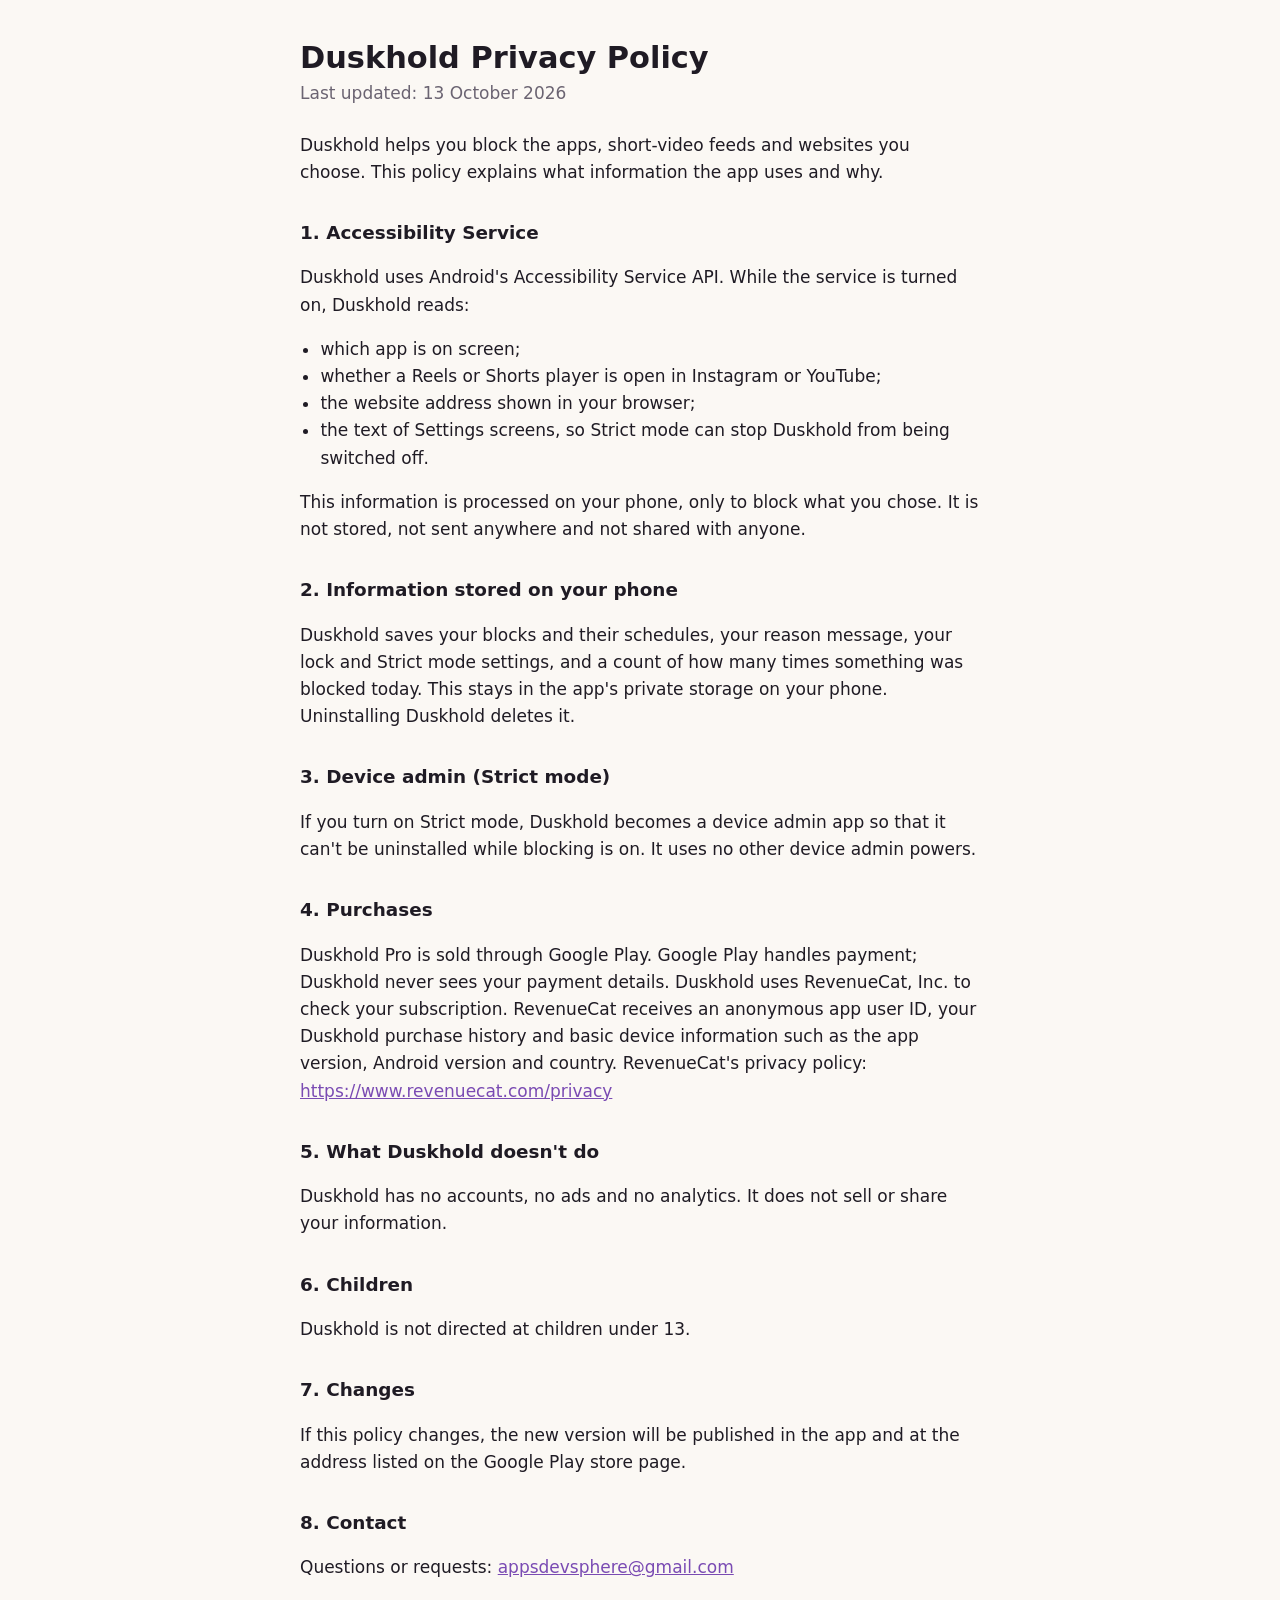
==== index.html @ faeb798e "Add Duskhold privacy policy" ====
<!doctype html>
<html lang="en"><head><meta charset="utf-8"><meta name="viewport" content="width=device-width, initial-scale=1">
<title>Duskhold</title><meta http-equiv="refresh" content="0; url=privacy.html"></head>
<body><p><a href="privacy.html">Duskhold Privacy Policy</a></p></body></html>
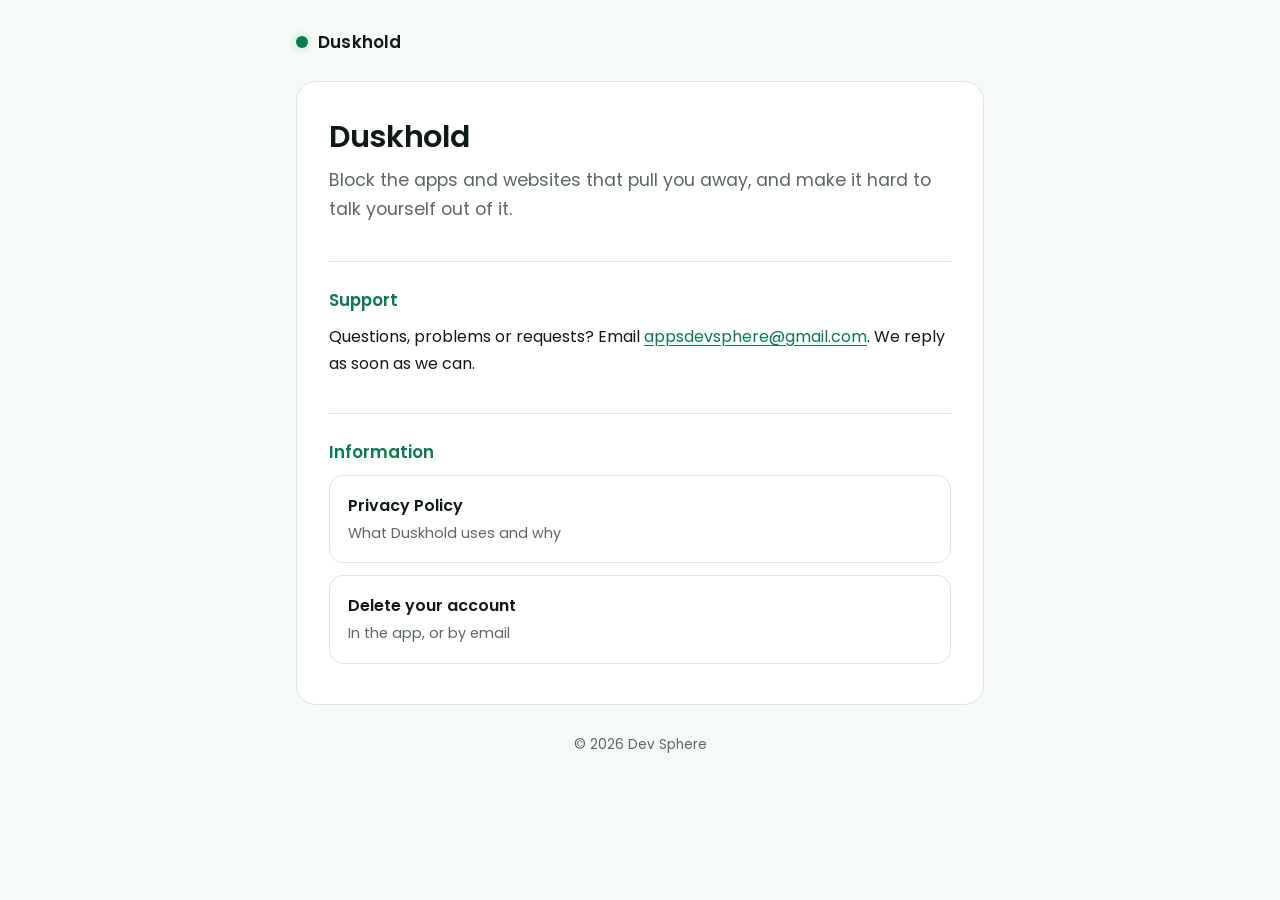
==== commit 8fbccb0c: "Restyle the pages with Poppins and the Duskhold green; add a support home page Co-Authored-By: Claud" ====
--- a/index.html
+++ b/index.html
@@ -1,4 +1,30 @@
 <!doctype html>
-<html lang="en"><head><meta charset="utf-8"><meta name="viewport" content="width=device-width, initial-scale=1">
-<title>Duskhold</title><meta http-equiv="refresh" content="0; url=privacy.html"></head>
-<body><p><a href="privacy.html">Duskhold Privacy Policy</a></p></body></html>
+<html lang="en">
+<head>
+<meta charset="utf-8">
+<meta name="viewport" content="width=device-width, initial-scale=1">
+<title>Duskhold</title>
+<meta name="description" content="Duskhold blocks the apps and websites you choose, and makes it hard to talk yourself out of it.">
+<link rel="preconnect" href="https://fonts.googleapis.com">
+<link rel="preconnect" href="https://fonts.gstatic.com" crossorigin>
+<link href="https://fonts.googleapis.com/css2?family=Poppins:wght@400;500;600&display=swap" rel="stylesheet">
+<link rel="stylesheet" href="style.css">
+</head>
+<body>
+<div class="wrap">
+<a class="brand" href="./">Duskhold</a>
+<main>
+<h1>Duskhold</h1>
+<p class="lead">Block the apps and websites that pull you away, and make it hard to talk yourself out of it.</p>
+<h2>Support</h2>
+<p>Questions, problems or requests? Email <a href="mailto:appsdevsphere@gmail.com">appsdevsphere@gmail.com</a>. We reply as soon as we can.</p>
+<h2>Information</h2>
+<div class="cards">
+<a class="card" href="privacy.html"><strong>Privacy Policy</strong><span>What Duskhold uses and why</span></a>
+<a class="card" href="delete-account.html"><strong>Delete your account</strong><span>In the app, or by email</span></a>
+</div>
+</main>
+<footer>&copy; 2026 Dev Sphere</footer>
+</div>
+</body>
+</html>
--- a/style.css
+++ b/style.css
@@ -0,0 +1,28 @@
+:root{color-scheme:light dark;--bg:#f5faf7;--card:#fff;--fg:#0f1a15;--muted:#5b6861;--line:#dbe6e0;--accent:#0b7a4d;--accent-soft:#e3f5ec}
+@media (prefers-color-scheme:dark){:root{--bg:#050706;--card:#101311;--fg:#f5f7f5;--muted:#a3aaa6;--line:#282d2a;--accent:#38d996;--accent-soft:#0b251a}}
+*{box-sizing:border-box}
+body{margin:0;background:var(--bg);color:var(--fg);font:400 16px/1.7 Poppins,system-ui,-apple-system,"Segoe UI",Roboto,sans-serif;-webkit-font-smoothing:antialiased}
+.wrap{max-width:720px;margin:0 auto;padding:28px 16px 56px}
+.brand{display:inline-flex;align-items:center;gap:10px;font-weight:600;font-size:1.05rem;color:var(--fg);text-decoration:none;letter-spacing:.01em}
+.brand::before{content:"";width:12px;height:12px;border-radius:50%;background:var(--accent);box-shadow:0 0 0 5px var(--accent-soft)}
+main{background:var(--card);border:1px solid var(--line);border-radius:20px;margin-top:24px;padding:36px 32px 40px}
+h1{font-size:1.9rem;font-weight:600;line-height:1.25;letter-spacing:-.01em;margin:0 0 10px}
+h2{font-size:1.05rem;font-weight:600;margin:36px 0 8px;padding-top:24px;border-top:1px solid var(--line);color:var(--accent)}
+.updated{display:inline-block;margin:0 0 24px;padding:3px 12px;border-radius:999px;background:var(--accent-soft);color:var(--accent);font-size:.8rem;font-weight:500}
+p,li{color:var(--fg)}
+p{margin:0 0 12px}
+a{color:var(--accent);text-underline-offset:3px;text-decoration-thickness:1px}
+a:hover{text-decoration-thickness:2px}
+ul,ol{padding-left:1.3em;margin:0 0 12px}
+li{margin:4px 0}
+li::marker{color:var(--accent)}
+footer{margin-top:28px;text-align:center;color:var(--muted);font-size:.85rem}
+footer a{color:var(--muted);margin:0 8px}
+footer a:hover{color:var(--accent)}
+.lead{font-size:1.1rem;color:var(--muted);margin:0 0 28px}
+.cards{display:grid;gap:12px;margin-top:8px}
+.card{display:block;padding:16px 18px;border:1px solid var(--line);border-radius:14px;text-decoration:none;color:var(--fg);transition:border-color .15s}
+.card:hover{border-color:var(--accent)}
+.card strong{display:block;font-weight:600}
+.card span{color:var(--muted);font-size:.9rem}
+@media (max-width:520px){main{padding:26px 20px 30px;border-radius:16px}h1{font-size:1.6rem}}
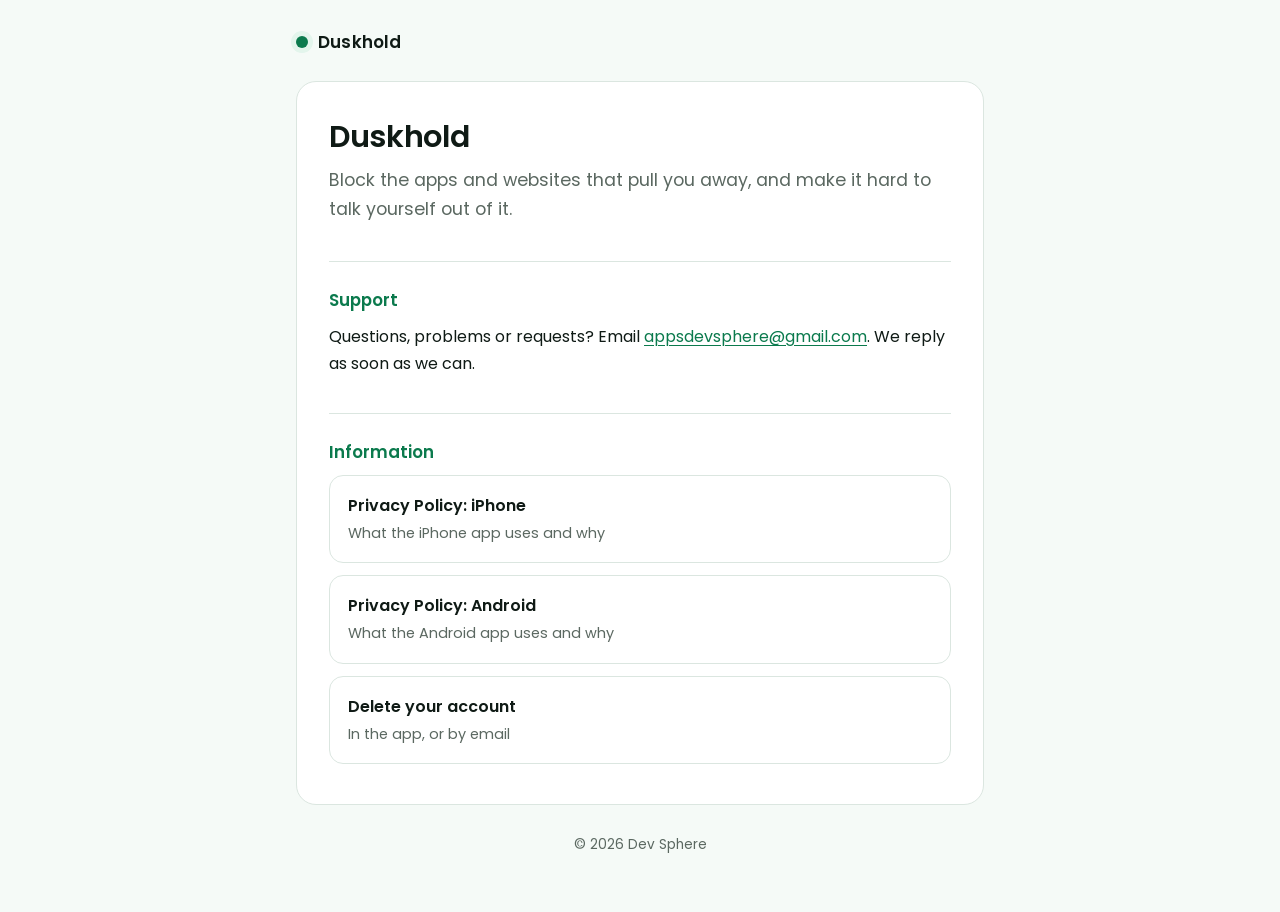
==== commit fdccb04f: "Add an iPhone-only privacy policy and link it from every page Co-Authored-By: Claude Sonnet 5.5 <nor" ====
--- a/index.html
+++ b/index.html
@@ -20,7 +20,8 @@
 <p>Questions, problems or requests? Email <a href="mailto:appsdevsphere@gmail.com">appsdevsphere@gmail.com</a>. We reply as soon as we can.</p>
 <h2>Information</h2>
 <div class="cards">
-<a class="card" href="privacy.html"><strong>Privacy Policy</strong><span>What Duskhold uses and why</span></a>
+<a class="card" href="privacy-ios.html"><strong>Privacy Policy: iPhone</strong><span>What the iPhone app uses and why</span></a>
+<a class="card" href="privacy.html"><strong>Privacy Policy: Android</strong><span>What the Android app uses and why</span></a>
 <a class="card" href="delete-account.html"><strong>Delete your account</strong><span>In the app, or by email</span></a>
 </div>
 </main>
--- a/style.css
+++ b/style.css
@@ -26,3 +26,4 @@
 .card strong{display:block;font-weight:600}
 .card span{color:var(--muted);font-size:.9rem}
 @media (max-width:520px){main{padding:26px 20px 30px;border-radius:16px}h1{font-size:1.6rem}}
+.tag{display:inline-block;vertical-align:middle;margin-left:6px;padding:2px 10px;border-radius:999px;border:1px solid var(--line);color:var(--muted);font-size:.75rem;font-weight:500;letter-spacing:.02em}
